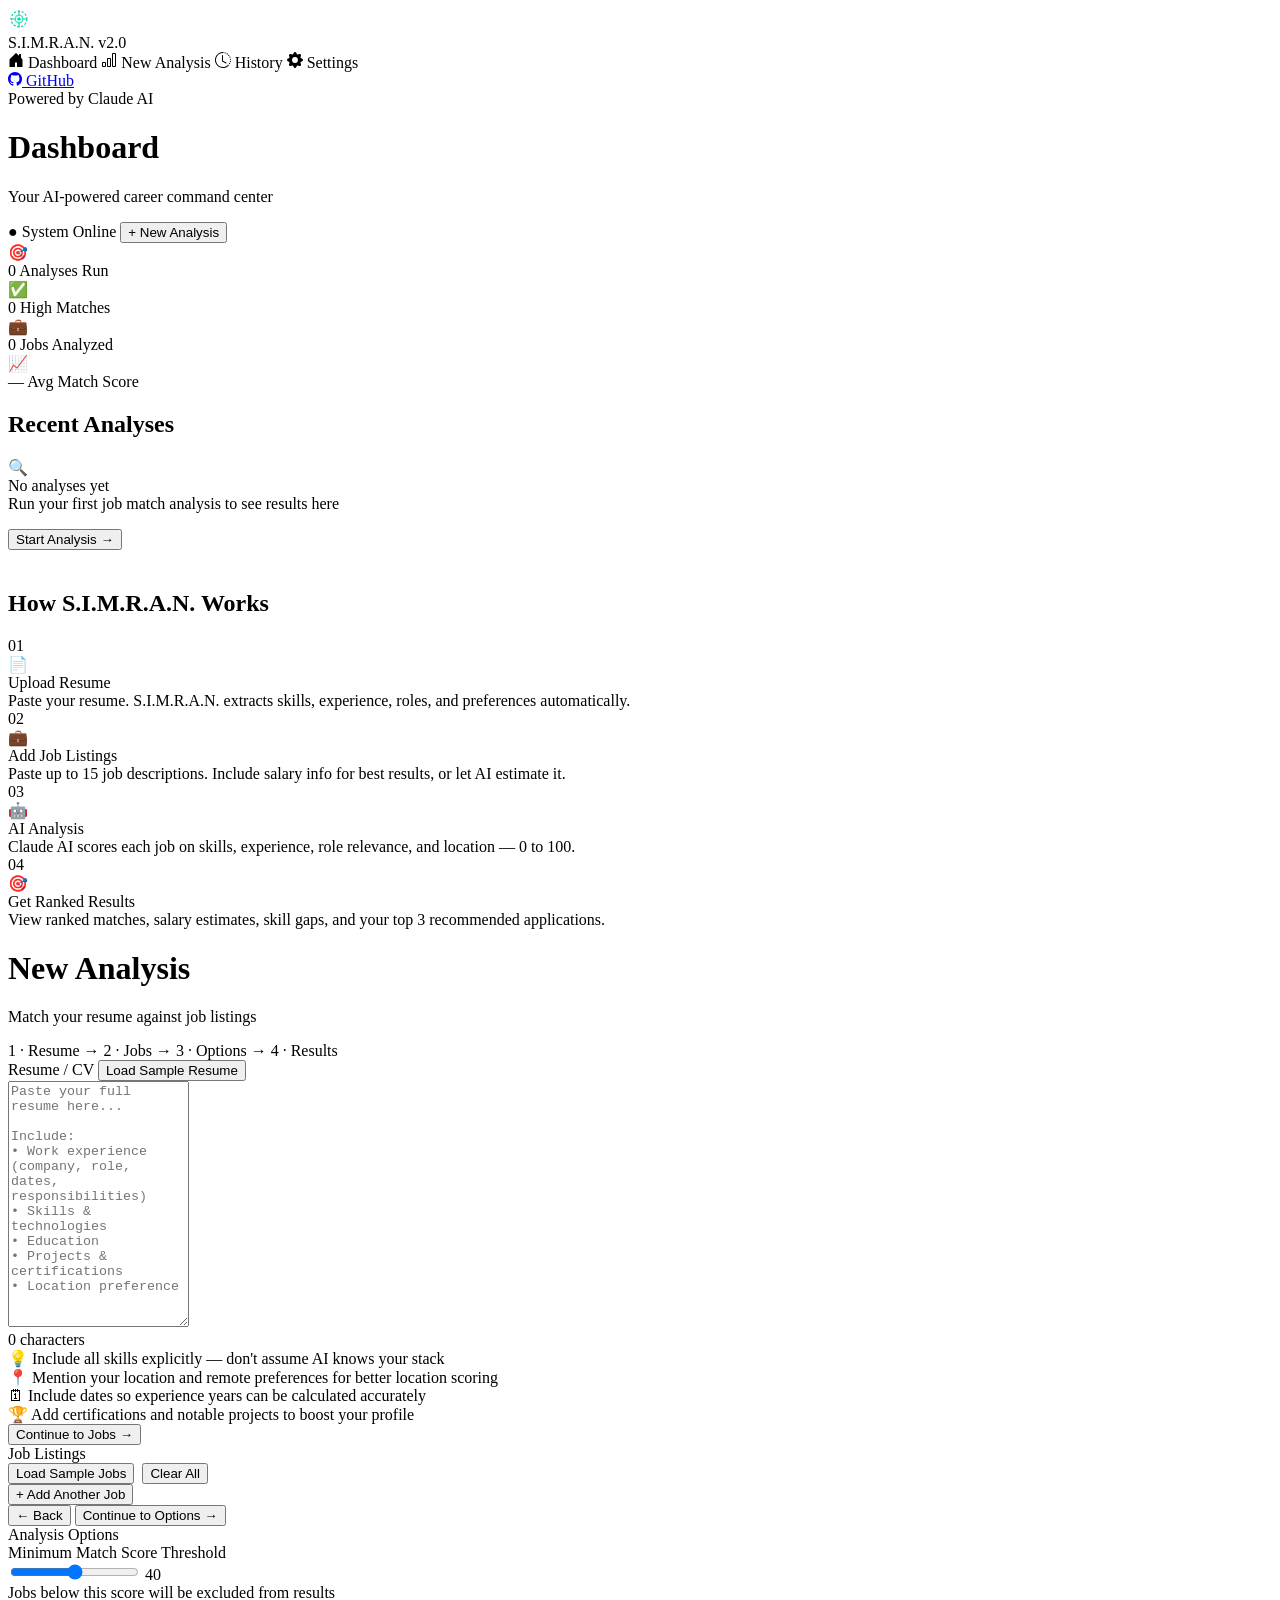
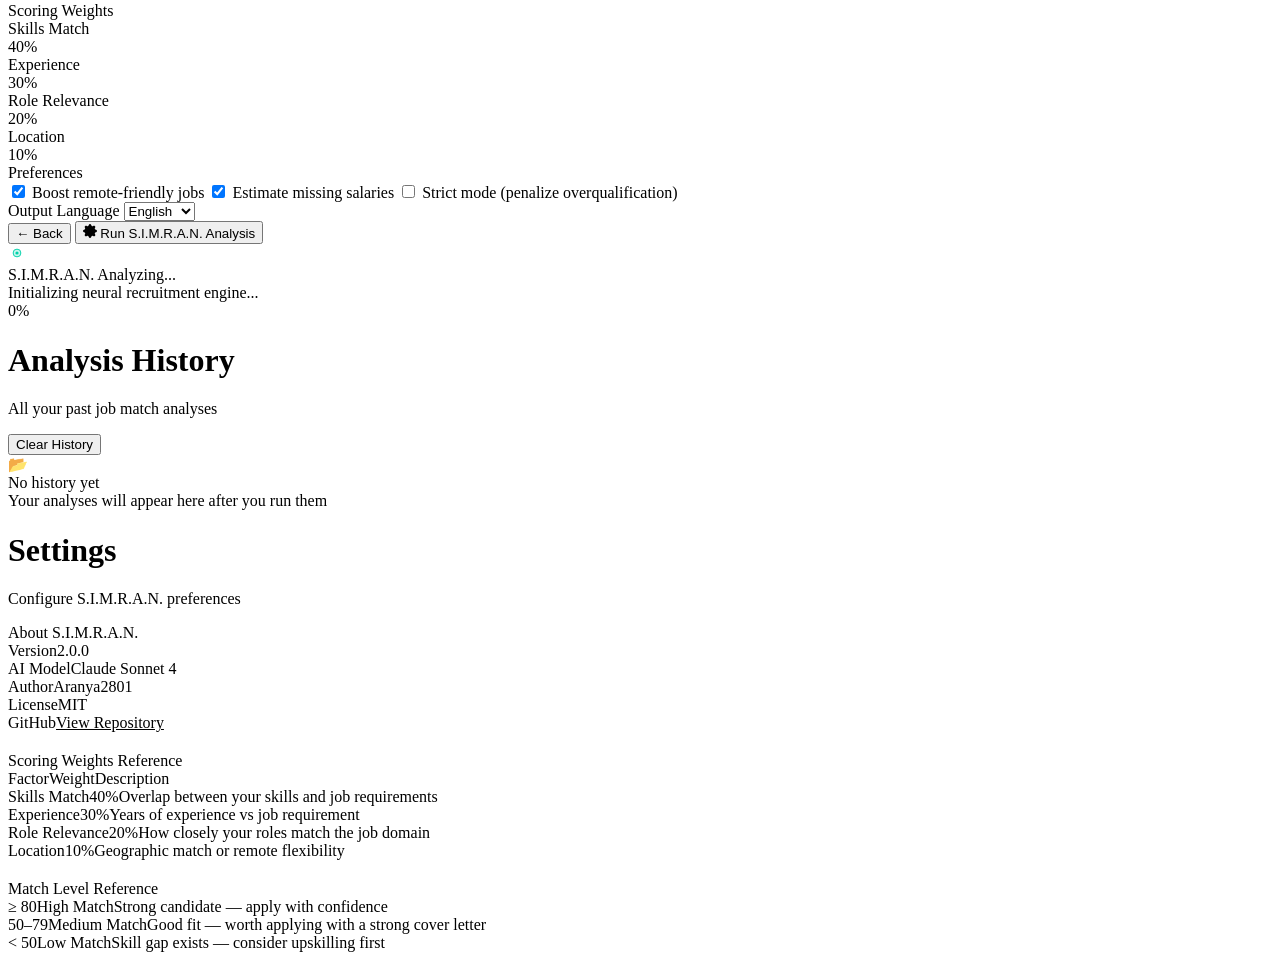
==== index.html @ d2fe01b6 "Add files via upload" ====
<!DOCTYPE html>
<html lang="en">
<head>
  <meta charset="UTF-8" />
  <meta name="viewport" content="width=device-width, initial-scale=1.0"/>
  <title>S.I.M.R.A.N. — AI Job Hunting Assistant</title>
  <meta name="description" content="Smart Intelligent Model for Recruitment and Analysis Network — AI-powered job matching engine."/>
  <link rel="icon" type="image/svg+xml" href="assets/favicon.svg"/>
  <link href="https://fonts.googleapis.com/css2?family=Space+Mono:ital,wght@0,400;0,700;1,400&family=Syne:wght@400;600;700;800&family=DM+Sans:opsz,wght@9..40,300;9..40,400;9..40,500&display=swap" rel="stylesheet"/>
  <link rel="stylesheet" href="css/main.css"/>
  <link rel="stylesheet" href="css/components.css"/>
  <link rel="stylesheet" href="css/results.css"/>
  <link rel="stylesheet" href="css/animations.css"/>
</head>
<body>
  <div class="noise-overlay"></div>
  <div class="grid-overlay"></div>

  <!-- SIDEBAR NAV -->
  <aside class="sidebar" id="sidebar">
    <div class="sidebar-logo">
      <div class="logo-icon">
        <div class="logo-pulse"></div>
        <svg width="22" height="22" viewBox="0 0 28 28" fill="none">
          <circle cx="14" cy="14" r="10" stroke="#00d2aa" stroke-width="1.5" stroke-dasharray="3 2"/>
          <circle cx="14" cy="14" r="5" fill="rgba(0,210,170,0.12)" stroke="#00d2aa" stroke-width="1"/>
          <circle cx="14" cy="14" r="2" fill="#00d2aa"/>
          <line x1="14" y1="4" x2="14" y2="9" stroke="#00d2aa" stroke-width="1.5" stroke-linecap="round"/>
          <line x1="14" y1="19" x2="14" y2="24" stroke="#00d2aa" stroke-width="1.5" stroke-linecap="round"/>
          <line x1="4" y1="14" x2="9" y2="14" stroke="#00d2aa" stroke-width="1.5" stroke-linecap="round"/>
          <line x1="19" y1="14" x2="24" y2="14" stroke="#00d2aa" stroke-width="1.5" stroke-linecap="round"/>
        </svg>
      </div>
      <div>
        <span class="logo-name">S.I.M.R.A.N.</span>
        <span class="logo-ver">v2.0</span>
      </div>
    </div>

    <nav class="sidebar-nav">
      <a class="nav-item active" data-page="home" onclick="navTo('home')">
        <svg width="16" height="16" viewBox="0 0 16 16" fill="currentColor"><path d="M8.354 1.146a.5.5 0 0 0-.708 0l-6 6A.5.5 0 0 0 1.5 7.5v7a.5.5 0 0 0 .5.5h4.5a.5.5 0 0 0 .5-.5v-4h2v4a.5.5 0 0 0 .5.5H14a.5.5 0 0 0 .5-.5v-7a.5.5 0 0 0-.146-.354L13 5.793V2.5a.5.5 0 0 0-.5-.5h-1a.5.5 0 0 0-.5.5v1.293L8.354 1.146z"/></svg>
        Dashboard
      </a>
      <a class="nav-item" data-page="analyze" onclick="navTo('analyze')">
        <svg width="16" height="16" viewBox="0 0 16 16" fill="currentColor"><path d="M4 11H2v3h2v-3zm5-4H7v7h2V7zm5-5v12h-2V2h2zm-2-1a1 1 0 0 0-1 1v12a1 1 0 0 0 1 1h2a1 1 0 0 0 1-1V2a1 1 0 0 0-1-1h-2zM6 7a1 1 0 0 1 1-1h2a1 1 0 0 1 1 1v7a1 1 0 0 1-1 1H7a1 1 0 0 1-1-1V7zm-5 4a1 1 0 0 1 1-1h2a1 1 0 0 1 1 1v3a1 1 0 0 1-1 1H2a1 1 0 0 1-1-1v-3z"/></svg>
        New Analysis
      </a>
      <a class="nav-item" data-page="history" onclick="navTo('history')">
        <svg width="16" height="16" viewBox="0 0 16 16" fill="currentColor"><path d="M8.515 1.019A7 7 0 0 0 8 1V0a8 8 0 0 1 .589.022l-.074.997zm2.004.45a7.003 7.003 0 0 0-.985-.299l.219-.976c.383.086.76.2 1.126.342l-.36.933zm1.37.71a7.01 7.01 0 0 0-.439-.27l.493-.87a8.025 8.025 0 0 1 .979.654l-.615.789a6.996 6.996 0 0 0-.418-.302zm1.834 1.79a6.99 6.99 0 0 0-.653-.796l.724-.69c.27.285.52.59.747.91l-.818.576zm.744 1.352a7.08 7.08 0 0 0-.214-.468l.893-.45a7.976 7.976 0 0 1 .45 1.088l-.95.313a7.023 7.023 0 0 0-.179-.483zm.53 2.507a6.991 6.991 0 0 0-.1-1.025l.985-.17c.067.386.106.778.116 1.17l-1 .025zm-.131 1.538c.033-.17.06-.339.081-.51l.993.123a7.957 7.957 0 0 1-.23 1.155l-.964-.267c.046-.165.086-.332.12-.501zm-.952 2.379c.184-.29.346-.594.486-.908l.914.405c-.16.36-.345.706-.555 1.038l-.845-.535zm-.964 1.205c.122-.122.239-.248.35-.378l.758.653a8.073 8.073 0 0 1-.401.432l-.707-.707z"/><path d="M8 1a7 7 0 1 0 4.95 11.95l.707.707A8.001 8.001 0 1 1 8 0v1z"/><path d="M7.5 3a.5.5 0 0 1 .5.5v5.21l3.248 1.856a.5.5 0 0 1-.496.868l-3.5-2A.5.5 0 0 1 7 9V3.5a.5.5 0 0 1 .5-.5z"/></svg>
        History
      </a>
      <a class="nav-item" data-page="skills" onclick="navTo('skills')">
        <svg width="16" height="16" viewBox="0 0 16 16" fill="currentColor"><path d="M9.405 1.05c-.413-1.4-2.397-1.4-2.81 0l-.1.34a1.464 1.464 0 0 1-2.105.872l-.31-.17c-1.283-.698-2.686.705-1.987 1.987l.169.311c.446.82.023 1.841-.872 2.105l-.34.1c-1.4.413-1.4 2.397 0 2.81l.34.1a1.464 1.464 0 0 1 .872 2.105l-.17.31c-.698 1.283.705 2.686 1.987 1.987l.311-.169a1.464 1.464 0 0 1 2.105.872l.1.34c.413 1.4 2.397 1.4 2.81 0l.1-.34a1.464 1.464 0 0 1 2.105-.872l.31.17c1.283.698 2.686-.705 1.987-1.987l-.169-.311a1.464 1.464 0 0 1 .872-2.105l.34-.1c1.4-.413 1.4-2.397 0-2.81l-.34-.1a1.464 1.464 0 0 1-.872-2.105l.17-.31c.698-1.283-.705-2.686-1.987-1.987l-.311.169a1.464 1.464 0 0 1-2.105-.872l-.1-.34zM8 10.93a2.929 2.929 0 1 1 0-5.86 2.929 2.929 0 0 1 0 5.858z"/></svg>
        Settings
      </a>
    </nav>

    <div class="sidebar-footer">
      <a href="https://github.com/Aranya2801/S.I.M.R.A.N.-Smart-Intelligent-Model-for-Recruitment-and-Analysis-Network" target="_blank" class="gh-link">
        <svg width="14" height="14" viewBox="0 0 16 16" fill="currentColor"><path d="M8 0C3.58 0 0 3.58 0 8c0 3.54 2.29 6.53 5.47 7.59.4.07.55-.17.55-.38 0-.19-.01-.82-.01-1.49-2.01.37-2.53-.49-2.69-.94-.09-.23-.48-.94-.82-1.13-.28-.15-.68-.52-.01-.53.63-.01 1.08.58 1.23.82.72 1.21 1.87.87 2.33.66.07-.52.28-.87.51-1.07-1.78-.2-3.64-.89-3.64-3.95 0-.87.31-1.59.82-2.15-.08-.2-.36-1.02.08-2.12 0 0 .67-.21 2.2.82.64-.18 1.32-.27 2-.27.68 0 1.36.09 2 .27 1.53-1.04 2.2-.82 2.2-.82.44 1.1.16 1.92.08 2.12.51.56.82 1.27.82 2.15 0 3.07-1.87 3.75-3.65 3.95.29.25.54.73.54 1.48 0 1.07-.01 1.93-.01 2.2 0 .21.15.46.55.38A8.013 8.013 0 0016 8c0-4.42-3.58-8-8-8z"/></svg>
        GitHub
      </a>
      <div class="ai-badge">Powered by Claude AI</div>
    </div>
  </aside>

  <!-- MAIN CONTENT -->
  <main class="main-content" id="mainContent">

    <!-- PAGE: HOME / DASHBOARD -->
    <div class="page active" id="page-home">
      <div class="page-header">
        <div>
          <h1 class="page-title">Dashboard</h1>
          <p class="page-sub">Your AI-powered career command center</p>
        </div>
        <div class="header-actions">
          <span class="status-pill online">● System Online</span>
          <button class="btn btn-primary" onclick="navTo('analyze')">+ New Analysis</button>
        </div>
      </div>

      <!-- Stats Row -->
      <div class="stats-row" id="statsRow">
        <div class="stat-box">
          <div class="stat-icon">🎯</div>
          <div class="stat-info">
            <span class="stat-num" id="statAnalyses">0</span>
            <span class="stat-label">Analyses Run</span>
          </div>
        </div>
        <div class="stat-box">
          <div class="stat-icon">✅</div>
          <div class="stat-info">
            <span class="stat-num" id="statHighMatches">0</span>
            <span class="stat-label">High Matches</span>
          </div>
        </div>
        <div class="stat-box">
          <div class="stat-icon">💼</div>
          <div class="stat-info">
            <span class="stat-num" id="statJobs">0</span>
            <span class="stat-label">Jobs Analyzed</span>
          </div>
        </div>
        <div class="stat-box">
          <div class="stat-icon">📈</div>
          <div class="stat-info">
            <span class="stat-num" id="statAvgScore">—</span>
            <span class="stat-label">Avg Match Score</span>
          </div>
        </div>
      </div>

      <!-- Recent History -->
      <div class="section-header">
        <h2 class="section-title-main">Recent Analyses</h2>
      </div>
      <div id="historyCards" class="history-cards">
        <div class="empty-state">
          <div class="empty-icon">🔍</div>
          <div class="empty-title">No analyses yet</div>
          <div class="empty-sub">Run your first job match analysis to see results here</div>
          <button class="btn btn-primary" onclick="navTo('analyze')" style="margin-top:16px">Start Analysis →</button>
        </div>
      </div>

      <!-- How it works -->
      <div class="section-header" style="margin-top:40px">
        <h2 class="section-title-main">How S.I.M.R.A.N. Works</h2>
      </div>
      <div class="how-grid">
        <div class="how-card">
          <div class="how-num">01</div>
          <div class="how-icon">📄</div>
          <div class="how-title">Upload Resume</div>
          <div class="how-desc">Paste your resume. S.I.M.R.A.N. extracts skills, experience, roles, and preferences automatically.</div>
        </div>
        <div class="how-card">
          <div class="how-num">02</div>
          <div class="how-icon">💼</div>
          <div class="how-title">Add Job Listings</div>
          <div class="how-desc">Paste up to 15 job descriptions. Include salary info for best results, or let AI estimate it.</div>
        </div>
        <div class="how-card">
          <div class="how-num">03</div>
          <div class="how-icon">🤖</div>
          <div class="how-title">AI Analysis</div>
          <div class="how-desc">Claude AI scores each job on skills, experience, role relevance, and location — 0 to 100.</div>
        </div>
        <div class="how-card">
          <div class="how-num">04</div>
          <div class="how-icon">🎯</div>
          <div class="how-title">Get Ranked Results</div>
          <div class="how-desc">View ranked matches, salary estimates, skill gaps, and your top 3 recommended applications.</div>
        </div>
      </div>
    </div>

    <!-- PAGE: ANALYZE -->
    <div class="page" id="page-analyze">
      <div class="page-header">
        <div>
          <h1 class="page-title">New Analysis</h1>
          <p class="page-sub">Match your resume against job listings</p>
        </div>
        <div class="step-pills">
          <span class="step-pill active" id="sp1">1 · Resume</span>
          <span class="step-arrow">→</span>
          <span class="step-pill" id="sp2">2 · Jobs</span>
          <span class="step-arrow">→</span>
          <span class="step-pill" id="sp3">3 · Options</span>
          <span class="step-arrow">→</span>
          <span class="step-pill" id="sp4">4 · Results</span>
        </div>
      </div>

      <!-- Step 1: Resume -->
      <div class="step-content active" id="sc1">
        <div class="card">
          <div class="card-label">
            Resume / CV
            <button class="sample-btn" id="sampleResBtn">Load Sample Resume</button>
          </div>
          <textarea id="resumeTxt" rows="16" placeholder="Paste your full resume here...

Include:
• Work experience (company, role, dates, responsibilities)
• Skills & technologies
• Education
• Projects & certifications
• Location preference"></textarea>
          <div class="char-count" id="resumeCount">0 characters</div>
        </div>

        <!-- Resume Tips -->
        <div class="tips-grid">
          <div class="tip-card">💡 Include all skills explicitly — don't assume AI knows your stack</div>
          <div class="tip-card">📍 Mention your location and remote preferences for better location scoring</div>
          <div class="tip-card">🗓 Include dates so experience years can be calculated accurately</div>
          <div class="tip-card">🏆 Add certifications and notable projects to boost your profile</div>
        </div>

        <div class="btn-row">
          <button class="btn btn-primary" id="toJobsBtn">Continue to Jobs →</button>
        </div>
      </div>

      <!-- Step 2: Jobs -->
      <div class="step-content" id="sc2">
        <div class="card">
          <div class="card-label">
            Job Listings
            <div style="display:flex;gap:8px;margin-left:auto">
              <button class="sample-btn" id="sampleJobsBtn">Load Sample Jobs</button>
              <button class="sample-btn" id="clearJobsBtn">Clear All</button>
            </div>
          </div>
          <div class="jobs-list" id="jobsList"></div>
          <button class="btn btn-add" id="addJobBtn">+ Add Another Job</button>
        </div>
        <div class="btn-row">
          <button class="btn btn-ghost" onclick="backToStep(1)">← Back</button>
          <button class="btn btn-primary" id="toOptionsBtn">Continue to Options →</button>
        </div>
      </div>

      <!-- Step 3: Options -->
      <div class="step-content" id="sc3">
        <div class="card">
          <div class="card-label">Analysis Options</div>
          <div class="options-grid">
            <div class="option-group">
              <label class="opt-label">Minimum Match Score Threshold</label>
              <div class="slider-row">
                <input type="range" id="minScore" min="0" max="80" value="40" class="slider">
                <span class="slider-val" id="minScoreVal">40</span>
              </div>
              <div class="opt-hint">Jobs below this score will be excluded from results</div>
            </div>
            <div class="option-group">
              <label class="opt-label">Scoring Weights</label>
              <div class="weights-grid">
                <div class="weight-item">
                  <span class="weight-lbl">Skills Match</span>
                  <div class="weight-bar"><div class="weight-fill" style="width:40%"></div></div>
                  <span class="weight-pct">40%</span>
                </div>
                <div class="weight-item">
                  <span class="weight-lbl">Experience</span>
                  <div class="weight-bar"><div class="weight-fill" style="width:30%;background:#f5c842"></div></div>
                  <span class="weight-pct">30%</span>
                </div>
                <div class="weight-item">
                  <span class="weight-lbl">Role Relevance</span>
                  <div class="weight-bar"><div class="weight-fill" style="width:20%;background:#00aaff"></div></div>
                  <span class="weight-pct">20%</span>
                </div>
                <div class="weight-item">
                  <span class="weight-lbl">Location</span>
                  <div class="weight-bar"><div class="weight-fill" style="width:10%;background:#ff6b6b"></div></div>
                  <span class="weight-pct">10%</span>
                </div>
              </div>
            </div>
            <div class="option-group">
              <label class="opt-label">Preferences</label>
              <div class="toggle-list">
                <label class="toggle-item">
                  <input type="checkbox" id="prefRemote" checked>
                  <span class="toggle-track"><span class="toggle-thumb"></span></span>
                  Boost remote-friendly jobs
                </label>
                <label class="toggle-item">
                  <input type="checkbox" id="prefSalary" checked>
                  <span class="toggle-track"><span class="toggle-thumb"></span></span>
                  Estimate missing salaries
                </label>
                <label class="toggle-item">
                  <input type="checkbox" id="prefStrict">
                  <span class="toggle-track"><span class="toggle-thumb"></span></span>
                  Strict mode (penalize overqualification)
                </label>
              </div>
            </div>
            <div class="option-group">
              <label class="opt-label">Output Language</label>
              <select class="sel" id="outputLang">
                <option value="English">English</option>
                <option value="Spanish">Spanish</option>
                <option value="French">French</option>
                <option value="German">German</option>
                <option value="Hindi">Hindi</option>
              </select>
            </div>
          </div>
        </div>
        <div class="btn-row">
          <button class="btn btn-ghost" onclick="backToStep(2)">← Back</button>
          <button class="btn btn-primary" id="analyzeBtn">
            <svg width="14" height="14" viewBox="0 0 16 16" fill="currentColor"><path d="M9.405 1.05c-.413-1.4-2.397-1.4-2.81 0l-.1.34a1.464 1.464 0 0 1-2.105.872l-.31-.17c-1.283-.698-2.686.705-1.987 1.987l.169.311c.446.82.023 1.841-.872 2.105l-.34.1c-1.4.413-1.4 2.397 0 2.81l.34.1a1.464 1.464 0 0 1 .872 2.105l-.17.31c-.698 1.283.705 2.686 1.987 1.987l.311-.169a1.464 1.464 0 0 1 2.105.872l.1.34c.413 1.4 2.397 1.4 2.81 0l.1-.34a1.464 1.464 0 0 1 2.105-.872l.31.17c1.283.698 2.686-.705 1.987-1.987l-.169-.311a1.464 1.464 0 0 1 .872-2.105l.34-.1c1.4-.413 1.4-2.397 0-2.81l-.34-.1a1.464 1.464 0 0 1-.872-2.105l.17-.31c.698-1.283-.705-2.686-1.987-1.987l-.311.169a1.464 1.464 0 0 1-2.105-.872l-.1-.34z"/><circle cx="8" cy="8" r="2.5"/></svg>
            Run S.I.M.R.A.N. Analysis
          </button>
        </div>
      </div>

      <!-- Step 4: Results -->
      <div class="step-content" id="sc4">
        <!-- Loading -->
        <div id="loadDiv">
          <div class="loading-screen">
            <div class="radar-wrap">
              <div class="radar-ring"></div>
              <div class="radar-ring"></div>
              <div class="radar-ring"></div>
              <div class="radar-ctr">
                <svg width="18" height="18" viewBox="0 0 28 28" fill="none">
                  <circle cx="14" cy="14" r="6" fill="rgba(0,210,170,0.2)" stroke="#00d2aa" stroke-width="1.5"/>
                  <circle cx="14" cy="14" r="2.5" fill="#00d2aa"/>
                </svg>
              </div>
            </div>
            <div class="loading-title">S.I.M.R.A.N. Analyzing<span class="dots"><span>.</span><span>.</span><span>.</span></span></div>
            <div class="loading-msg" id="loadMsg">Initializing neural recruitment engine...</div>
            <div class="loading-progress">
              <div class="progress-bar"><div class="progress-fill" id="progressFill"></div></div>
              <span class="progress-pct" id="progressPct">0%</span>
            </div>
          </div>
        </div>

        <!-- Error -->
        <div id="errDiv" style="display:none">
          <div class="error-box">
            <div class="error-icon">⚠</div>
            <div class="error-content">
              <div class="error-title">Analysis Failed</div>
              <div class="error-msg" id="errMsg"></div>
            </div>
          </div>
          <div class="btn-row" style="margin-top:16px">
            <button class="btn btn-ghost" onclick="backToStep(3)">← Try Again</button>
          </div>
        </div>

        <!-- Results -->
        <div id="resDiv" style="display:none">

          <!-- Candidate Profile Card -->
          <div class="result-profile-card" id="profileCard"></div>

          <!-- Score Breakdown Chart -->
          <div class="card" id="scoreChartCard" style="margin-bottom:20px">
            <div class="card-label">Score Distribution</div>
            <div class="chart-area" id="scoreChart"></div>
          </div>

          <!-- Top Picks -->
          <div class="section-title-res" id="picksHeading" style="display:none">
            ⭐ Top Recommendations
          </div>
          <div class="picks-grid" id="picksGrid"></div>

          <!-- Filters Bar -->
          <div class="filters-bar" id="filtersBar">
            <span class="filter-label">Filter:</span>
            <button class="filter-btn active" onclick="filterJobs('all', this)">All</button>
            <button class="filter-btn" onclick="filterJobs('high', this)">High Match</button>
            <button class="filter-btn" onclick="filterJobs('medium', this)">Medium</button>
            <button class="filter-btn" onclick="filterJobs('low', this)">Low</button>
            <span class="filter-label" style="margin-left:auto">Sort:</span>
            <button class="filter-btn active" onclick="sortJobs('score', this)">Score ↓</button>
            <button class="filter-btn" onclick="sortJobs('salary', this)">Salary ↓</button>
          </div>

          <div class="section-title-res" id="allJobsHeading">All Matched Jobs</div>
          <div class="match-list" id="matchList"></div>

          <!-- Export -->
          <div class="export-bar">
            <button class="btn btn-ghost" onclick="exportJSON()">↓ Export JSON</button>
            <button class="btn btn-ghost" onclick="copyReport()">⎘ Copy Report</button>
            <button class="btn btn-primary" onclick="newAnalysis()">+ New Analysis</button>
          </div>
        </div>
      </div>
    </div>

    <!-- PAGE: HISTORY -->
    <div class="page" id="page-history">
      <div class="page-header">
        <div>
          <h1 class="page-title">Analysis History</h1>
          <p class="page-sub">All your past job match analyses</p>
        </div>
        <button class="btn btn-ghost" onclick="clearHistory()">Clear History</button>
      </div>
      <div id="historyPage" class="history-cards">
        <div class="empty-state">
          <div class="empty-icon">📂</div>
          <div class="empty-title">No history yet</div>
          <div class="empty-sub">Your analyses will appear here after you run them</div>
        </div>
      </div>
    </div>

    <!-- PAGE: SETTINGS -->
    <div class="page" id="page-skills">
      <div class="page-header">
        <div>
          <h1 class="page-title">Settings</h1>
          <p class="page-sub">Configure S.I.M.R.A.N. preferences</p>
        </div>
      </div>
      <div class="card" style="margin-bottom:20px">
        <div class="card-label">About S.I.M.R.A.N.</div>
        <div class="about-grid">
          <div class="about-item"><span class="about-key">Version</span><span class="about-val">2.0.0</span></div>
          <div class="about-item"><span class="about-key">AI Model</span><span class="about-val">Claude Sonnet 4</span></div>
          <div class="about-item"><span class="about-key">Author</span><span class="about-val">Aranya2801</span></div>
          <div class="about-item"><span class="about-key">License</span><span class="about-val">MIT</span></div>
          <div class="about-item"><span class="about-key">GitHub</span><span class="about-val"><a href="https://github.com/Aranya2801/S.I.M.R.A.N.-Smart-Intelligent-Model-for-Recruitment-and-Analysis-Network" target="_blank" style="color:var(--accent)">View Repository</a></span></div>
        </div>
      </div>
      <div class="card" style="margin-bottom:20px">
        <div class="card-label">Scoring Weights Reference</div>
        <div class="scoring-table">
          <div class="scoring-row header">
            <span>Factor</span><span>Weight</span><span>Description</span>
          </div>
          <div class="scoring-row"><span>Skills Match</span><span class="badge-accent">40%</span><span>Overlap between your skills and job requirements</span></div>
          <div class="scoring-row"><span>Experience</span><span class="badge-gold">30%</span><span>Years of experience vs job requirement</span></div>
          <div class="scoring-row"><span>Role Relevance</span><span class="badge-blue">20%</span><span>How closely your roles match the job domain</span></div>
          <div class="scoring-row"><span>Location</span><span class="badge-red">10%</span><span>Geographic match or remote flexibility</span></div>
        </div>
      </div>
      <div class="card">
        <div class="card-label">Match Level Reference</div>
        <div class="match-ref-grid">
          <div class="match-ref high"><span class="ref-score">≥ 80</span><span class="ref-lbl">High Match</span><span class="ref-desc">Strong candidate — apply with confidence</span></div>
          <div class="match-ref medium"><span class="ref-score">50–79</span><span class="ref-lbl">Medium Match</span><span class="ref-desc">Good fit — worth applying with a strong cover letter</span></div>
          <div class="match-ref low"><span class="ref-score">&lt; 50</span><span class="ref-lbl">Low Match</span><span class="ref-desc">Skill gap exists — consider upskilling first</span></div>
        </div>
      </div>
    </div>

  </main>

  <script src="js/data.js"></script>
  <script src="js/ui.js"></script>
  <script src="js/analysis.js"></script>
  <script src="js/results.js"></script>
  <script src="js/app.js"></script>
</body>
</html>
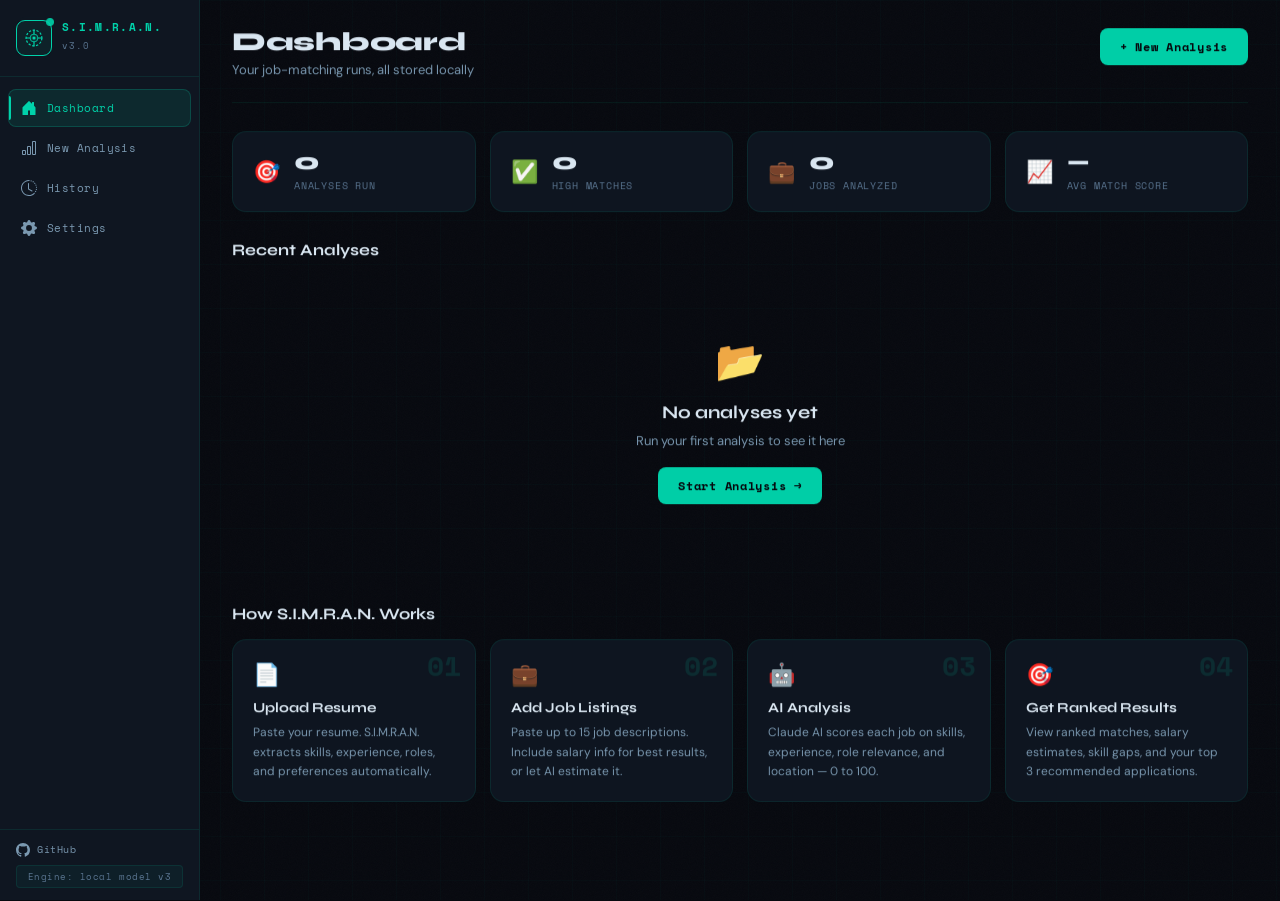
==== commit 26b9bfd5: "root index.html that forwards to web/ so branch-based Pages serves the app" ====
--- a/index.html
+++ b/index.html
@@ -1,456 +1,13 @@
 <!DOCTYPE html>
 <html lang="en">
 <head>
-  <meta charset="UTF-8" />
-  <meta name="viewport" content="width=device-width, initial-scale=1.0"/>
-  <title>S.I.M.R.A.N. — AI Job Hunting Assistant</title>
-  <meta name="description" content="Smart Intelligent Model for Recruitment and Analysis Network — AI-powered job matching engine."/>
-  <link rel="icon" type="image/svg+xml" href="assets/favicon.svg"/>
-  <link href="https://fonts.googleapis.com/css2?family=Space+Mono:ital,wght@0,400;0,700;1,400&family=Syne:wght@400;600;700;800&family=DM+Sans:opsz,wght@9..40,300;9..40,400;9..40,500&display=swap" rel="stylesheet"/>
-  <link rel="stylesheet" href="css/main.css"/>
-  <link rel="stylesheet" href="css/components.css"/>
-  <link rel="stylesheet" href="css/results.css"/>
-  <link rel="stylesheet" href="css/animations.css"/>
+  <meta charset="UTF-8">
+  <title>S.I.M.R.A.N.</title>
+  <!-- the app lives in web/; this just forwards Pages visitors there -->
+  <meta http-equiv="refresh" content="0; url=web/">
+  <link rel="canonical" href="web/">
 </head>
 <body>
-  <div class="noise-overlay"></div>
-  <div class="grid-overlay"></div>
-
-  <!-- SIDEBAR NAV -->
-  <aside class="sidebar" id="sidebar">
-    <div class="sidebar-logo">
-      <div class="logo-icon">
-        <div class="logo-pulse"></div>
-        <svg width="22" height="22" viewBox="0 0 28 28" fill="none">
-          <circle cx="14" cy="14" r="10" stroke="#00d2aa" stroke-width="1.5" stroke-dasharray="3 2"/>
-          <circle cx="14" cy="14" r="5" fill="rgba(0,210,170,0.12)" stroke="#00d2aa" stroke-width="1"/>
-          <circle cx="14" cy="14" r="2" fill="#00d2aa"/>
-          <line x1="14" y1="4" x2="14" y2="9" stroke="#00d2aa" stroke-width="1.5" stroke-linecap="round"/>
-          <line x1="14" y1="19" x2="14" y2="24" stroke="#00d2aa" stroke-width="1.5" stroke-linecap="round"/>
-          <line x1="4" y1="14" x2="9" y2="14" stroke="#00d2aa" stroke-width="1.5" stroke-linecap="round"/>
-          <line x1="19" y1="14" x2="24" y2="14" stroke="#00d2aa" stroke-width="1.5" stroke-linecap="round"/>
-        </svg>
-      </div>
-      <div>
-        <span class="logo-name">S.I.M.R.A.N.</span>
-        <span class="logo-ver">v2.0</span>
-      </div>
-    </div>
-
-    <nav class="sidebar-nav">
-      <a class="nav-item active" data-page="home" onclick="navTo('home')">
-        <svg width="16" height="16" viewBox="0 0 16 16" fill="currentColor"><path d="M8.354 1.146a.5.5 0 0 0-.708 0l-6 6A.5.5 0 0 0 1.5 7.5v7a.5.5 0 0 0 .5.5h4.5a.5.5 0 0 0 .5-.5v-4h2v4a.5.5 0 0 0 .5.5H14a.5.5 0 0 0 .5-.5v-7a.5.5 0 0 0-.146-.354L13 5.793V2.5a.5.5 0 0 0-.5-.5h-1a.5.5 0 0 0-.5.5v1.293L8.354 1.146z"/></svg>
-        Dashboard
-      </a>
-      <a class="nav-item" data-page="analyze" onclick="navTo('analyze')">
-        <svg width="16" height="16" viewBox="0 0 16 16" fill="currentColor"><path d="M4 11H2v3h2v-3zm5-4H7v7h2V7zm5-5v12h-2V2h2zm-2-1a1 1 0 0 0-1 1v12a1 1 0 0 0 1 1h2a1 1 0 0 0 1-1V2a1 1 0 0 0-1-1h-2zM6 7a1 1 0 0 1 1-1h2a1 1 0 0 1 1 1v7a1 1 0 0 1-1 1H7a1 1 0 0 1-1-1V7zm-5 4a1 1 0 0 1 1-1h2a1 1 0 0 1 1 1v3a1 1 0 0 1-1 1H2a1 1 0 0 1-1-1v-3z"/></svg>
-        New Analysis
-      </a>
-      <a class="nav-item" data-page="history" onclick="navTo('history')">
-        <svg width="16" height="16" viewBox="0 0 16 16" fill="currentColor"><path d="M8.515 1.019A7 7 0 0 0 8 1V0a8 8 0 0 1 .589.022l-.074.997zm2.004.45a7.003 7.003 0 0 0-.985-.299l.219-.976c.383.086.76.2 1.126.342l-.36.933zm1.37.71a7.01 7.01 0 0 0-.439-.27l.493-.87a8.025 8.025 0 0 1 .979.654l-.615.789a6.996 6.996 0 0 0-.418-.302zm1.834 1.79a6.99 6.99 0 0 0-.653-.796l.724-.69c.27.285.52.59.747.91l-.818.576zm.744 1.352a7.08 7.08 0 0 0-.214-.468l.893-.45a7.976 7.976 0 0 1 .45 1.088l-.95.313a7.023 7.023 0 0 0-.179-.483zm.53 2.507a6.991 6.991 0 0 0-.1-1.025l.985-.17c.067.386.106.778.116 1.17l-1 .025zm-.131 1.538c.033-.17.06-.339.081-.51l.993.123a7.957 7.957 0 0 1-.23 1.155l-.964-.267c.046-.165.086-.332.12-.501zm-.952 2.379c.184-.29.346-.594.486-.908l.914.405c-.16.36-.345.706-.555 1.038l-.845-.535zm-.964 1.205c.122-.122.239-.248.35-.378l.758.653a8.073 8.073 0 0 1-.401.432l-.707-.707z"/><path d="M8 1a7 7 0 1 0 4.95 11.95l.707.707A8.001 8.001 0 1 1 8 0v1z"/><path d="M7.5 3a.5.5 0 0 1 .5.5v5.21l3.248 1.856a.5.5 0 0 1-.496.868l-3.5-2A.5.5 0 0 1 7 9V3.5a.5.5 0 0 1 .5-.5z"/></svg>
-        History
-      </a>
-      <a class="nav-item" data-page="skills" onclick="navTo('skills')">
-        <svg width="16" height="16" viewBox="0 0 16 16" fill="currentColor"><path d="M9.405 1.05c-.413-1.4-2.397-1.4-2.81 0l-.1.34a1.464 1.464 0 0 1-2.105.872l-.31-.17c-1.283-.698-2.686.705-1.987 1.987l.169.311c.446.82.023 1.841-.872 2.105l-.34.1c-1.4.413-1.4 2.397 0 2.81l.34.1a1.464 1.464 0 0 1 .872 2.105l-.17.31c-.698 1.283.705 2.686 1.987 1.987l.311-.169a1.464 1.464 0 0 1 2.105.872l.1.34c.413 1.4 2.397 1.4 2.81 0l.1-.34a1.464 1.464 0 0 1 2.105-.872l.31.17c1.283.698 2.686-.705 1.987-1.987l-.169-.311a1.464 1.464 0 0 1 .872-2.105l.34-.1c1.4-.413 1.4-2.397 0-2.81l-.34-.1a1.464 1.464 0 0 1-.872-2.105l.17-.31c.698-1.283-.705-2.686-1.987-1.987l-.311.169a1.464 1.464 0 0 1-2.105-.872l-.1-.34zM8 10.93a2.929 2.929 0 1 1 0-5.86 2.929 2.929 0 0 1 0 5.858z"/></svg>
-        Settings
-      </a>
-    </nav>
-
-    <div class="sidebar-footer">
-      <a href="https://github.com/Aranya2801/S.I.M.R.A.N.-Smart-Intelligent-Model-for-Recruitment-and-Analysis-Network" target="_blank" class="gh-link">
-        <svg width="14" height="14" viewBox="0 0 16 16" fill="currentColor"><path d="M8 0C3.58 0 0 3.58 0 8c0 3.54 2.29 6.53 5.47 7.59.4.07.55-.17.55-.38 0-.19-.01-.82-.01-1.49-2.01.37-2.53-.49-2.69-.94-.09-.23-.48-.94-.82-1.13-.28-.15-.68-.52-.01-.53.63-.01 1.08.58 1.23.82.72 1.21 1.87.87 2.33.66.07-.52.28-.87.51-1.07-1.78-.2-3.64-.89-3.64-3.95 0-.87.31-1.59.82-2.15-.08-.2-.36-1.02.08-2.12 0 0 .67-.21 2.2.82.64-.18 1.32-.27 2-.27.68 0 1.36.09 2 .27 1.53-1.04 2.2-.82 2.2-.82.44 1.1.16 1.92.08 2.12.51.56.82 1.27.82 2.15 0 3.07-1.87 3.75-3.65 3.95.29.25.54.73.54 1.48 0 1.07-.01 1.93-.01 2.2 0 .21.15.46.55.38A8.013 8.013 0 0016 8c0-4.42-3.58-8-8-8z"/></svg>
-        GitHub
-      </a>
-      <div class="ai-badge">Powered by Claude AI</div>
-    </div>
-  </aside>
-
-  <!-- MAIN CONTENT -->
-  <main class="main-content" id="mainContent">
-
-    <!-- PAGE: HOME / DASHBOARD -->
-    <div class="page active" id="page-home">
-      <div class="page-header">
-        <div>
-          <h1 class="page-title">Dashboard</h1>
-          <p class="page-sub">Your AI-powered career command center</p>
-        </div>
-        <div class="header-actions">
-          <span class="status-pill online">● System Online</span>
-          <button class="btn btn-primary" onclick="navTo('analyze')">+ New Analysis</button>
-        </div>
-      </div>
-
-      <!-- Stats Row -->
-      <div class="stats-row" id="statsRow">
-        <div class="stat-box">
-          <div class="stat-icon">🎯</div>
-          <div class="stat-info">
-            <span class="stat-num" id="statAnalyses">0</span>
-            <span class="stat-label">Analyses Run</span>
-          </div>
-        </div>
-        <div class="stat-box">
-          <div class="stat-icon">✅</div>
-          <div class="stat-info">
-            <span class="stat-num" id="statHighMatches">0</span>
-            <span class="stat-label">High Matches</span>
-          </div>
-        </div>
-        <div class="stat-box">
-          <div class="stat-icon">💼</div>
-          <div class="stat-info">
-            <span class="stat-num" id="statJobs">0</span>
-            <span class="stat-label">Jobs Analyzed</span>
-          </div>
-        </div>
-        <div class="stat-box">
-          <div class="stat-icon">📈</div>
-          <div class="stat-info">
-            <span class="stat-num" id="statAvgScore">—</span>
-            <span class="stat-label">Avg Match Score</span>
-          </div>
-        </div>
-      </div>
-
-      <!-- Recent History -->
-      <div class="section-header">
-        <h2 class="section-title-main">Recent Analyses</h2>
-      </div>
-      <div id="historyCards" class="history-cards">
-        <div class="empty-state">
-          <div class="empty-icon">🔍</div>
-          <div class="empty-title">No analyses yet</div>
-          <div class="empty-sub">Run your first job match analysis to see results here</div>
-          <button class="btn btn-primary" onclick="navTo('analyze')" style="margin-top:16px">Start Analysis →</button>
-        </div>
-      </div>
-
-      <!-- How it works -->
-      <div class="section-header" style="margin-top:40px">
-        <h2 class="section-title-main">How S.I.M.R.A.N. Works</h2>
-      </div>
-      <div class="how-grid">
-        <div class="how-card">
-          <div class="how-num">01</div>
-          <div class="how-icon">📄</div>
-          <div class="how-title">Upload Resume</div>
-          <div class="how-desc">Paste your resume. S.I.M.R.A.N. extracts skills, experience, roles, and preferences automatically.</div>
-        </div>
-        <div class="how-card">
-          <div class="how-num">02</div>
-          <div class="how-icon">💼</div>
-          <div class="how-title">Add Job Listings</div>
-          <div class="how-desc">Paste up to 15 job descriptions. Include salary info for best results, or let AI estimate it.</div>
-        </div>
-        <div class="how-card">
-          <div class="how-num">03</div>
-          <div class="how-icon">🤖</div>
-          <div class="how-title">AI Analysis</div>
-          <div class="how-desc">Claude AI scores each job on skills, experience, role relevance, and location — 0 to 100.</div>
-        </div>
-        <div class="how-card">
-          <div class="how-num">04</div>
-          <div class="how-icon">🎯</div>
-          <div class="how-title">Get Ranked Results</div>
-          <div class="how-desc">View ranked matches, salary estimates, skill gaps, and your top 3 recommended applications.</div>
-        </div>
-      </div>
-    </div>
-
-    <!-- PAGE: ANALYZE -->
-    <div class="page" id="page-analyze">
-      <div class="page-header">
-        <div>
-          <h1 class="page-title">New Analysis</h1>
-          <p class="page-sub">Match your resume against job listings</p>
-        </div>
-        <div class="step-pills">
-          <span class="step-pill active" id="sp1">1 · Resume</span>
-          <span class="step-arrow">→</span>
-          <span class="step-pill" id="sp2">2 · Jobs</span>
-          <span class="step-arrow">→</span>
-          <span class="step-pill" id="sp3">3 · Options</span>
-          <span class="step-arrow">→</span>
-          <span class="step-pill" id="sp4">4 · Results</span>
-        </div>
-      </div>
-
-      <!-- Step 1: Resume -->
-      <div class="step-content active" id="sc1">
-        <div class="card">
-          <div class="card-label">
-            Resume / CV
-            <button class="sample-btn" id="sampleResBtn">Load Sample Resume</button>
-          </div>
-          <textarea id="resumeTxt" rows="16" placeholder="Paste your full resume here...
-
-Include:
-• Work experience (company, role, dates, responsibilities)
-• Skills & technologies
-• Education
-• Projects & certifications
-• Location preference"></textarea>
-          <div class="char-count" id="resumeCount">0 characters</div>
-        </div>
-
-        <!-- Resume Tips -->
-        <div class="tips-grid">
-          <div class="tip-card">💡 Include all skills explicitly — don't assume AI knows your stack</div>
-          <div class="tip-card">📍 Mention your location and remote preferences for better location scoring</div>
-          <div class="tip-card">🗓 Include dates so experience years can be calculated accurately</div>
-          <div class="tip-card">🏆 Add certifications and notable projects to boost your profile</div>
-        </div>
-
-        <div class="btn-row">
-          <button class="btn btn-primary" id="toJobsBtn">Continue to Jobs →</button>
-        </div>
-      </div>
-
-      <!-- Step 2: Jobs -->
-      <div class="step-content" id="sc2">
-        <div class="card">
-          <div class="card-label">
-            Job Listings
-            <div style="display:flex;gap:8px;margin-left:auto">
-              <button class="sample-btn" id="sampleJobsBtn">Load Sample Jobs</button>
-              <button class="sample-btn" id="clearJobsBtn">Clear All</button>
-            </div>
-          </div>
-          <div class="jobs-list" id="jobsList"></div>
-          <button class="btn btn-add" id="addJobBtn">+ Add Another Job</button>
-        </div>
-        <div class="btn-row">
-          <button class="btn btn-ghost" onclick="backToStep(1)">← Back</button>
-          <button class="btn btn-primary" id="toOptionsBtn">Continue to Options →</button>
-        </div>
-      </div>
-
-      <!-- Step 3: Options -->
-      <div class="step-content" id="sc3">
-        <div class="card">
-          <div class="card-label">Analysis Options</div>
-          <div class="options-grid">
-            <div class="option-group">
-              <label class="opt-label">Minimum Match Score Threshold</label>
-              <div class="slider-row">
-                <input type="range" id="minScore" min="0" max="80" value="40" class="slider">
-                <span class="slider-val" id="minScoreVal">40</span>
-              </div>
-              <div class="opt-hint">Jobs below this score will be excluded from results</div>
-            </div>
-            <div class="option-group">
-              <label class="opt-label">Scoring Weights</label>
-              <div class="weights-grid">
-                <div class="weight-item">
-                  <span class="weight-lbl">Skills Match</span>
-                  <div class="weight-bar"><div class="weight-fill" style="width:40%"></div></div>
-                  <span class="weight-pct">40%</span>
-                </div>
-                <div class="weight-item">
-                  <span class="weight-lbl">Experience</span>
-                  <div class="weight-bar"><div class="weight-fill" style="width:30%;background:#f5c842"></div></div>
-                  <span class="weight-pct">30%</span>
-                </div>
-                <div class="weight-item">
-                  <span class="weight-lbl">Role Relevance</span>
-                  <div class="weight-bar"><div class="weight-fill" style="width:20%;background:#00aaff"></div></div>
-                  <span class="weight-pct">20%</span>
-                </div>
-                <div class="weight-item">
-                  <span class="weight-lbl">Location</span>
-                  <div class="weight-bar"><div class="weight-fill" style="width:10%;background:#ff6b6b"></div></div>
-                  <span class="weight-pct">10%</span>
-                </div>
-              </div>
-            </div>
-            <div class="option-group">
-              <label class="opt-label">Preferences</label>
-              <div class="toggle-list">
-                <label class="toggle-item">
-                  <input type="checkbox" id="prefRemote" checked>
-                  <span class="toggle-track"><span class="toggle-thumb"></span></span>
-                  Boost remote-friendly jobs
-                </label>
-                <label class="toggle-item">
-                  <input type="checkbox" id="prefSalary" checked>
-                  <span class="toggle-track"><span class="toggle-thumb"></span></span>
-                  Estimate missing salaries
-                </label>
-                <label class="toggle-item">
-                  <input type="checkbox" id="prefStrict">
-                  <span class="toggle-track"><span class="toggle-thumb"></span></span>
-                  Strict mode (penalize overqualification)
-                </label>
-              </div>
-            </div>
-            <div class="option-group">
-              <label class="opt-label">Output Language</label>
-              <select class="sel" id="outputLang">
-                <option value="English">English</option>
-                <option value="Spanish">Spanish</option>
-                <option value="French">French</option>
-                <option value="German">German</option>
-                <option value="Hindi">Hindi</option>
-              </select>
-            </div>
-          </div>
-        </div>
-        <div class="btn-row">
-          <button class="btn btn-ghost" onclick="backToStep(2)">← Back</button>
-          <button class="btn btn-primary" id="analyzeBtn">
-            <svg width="14" height="14" viewBox="0 0 16 16" fill="currentColor"><path d="M9.405 1.05c-.413-1.4-2.397-1.4-2.81 0l-.1.34a1.464 1.464 0 0 1-2.105.872l-.31-.17c-1.283-.698-2.686.705-1.987 1.987l.169.311c.446.82.023 1.841-.872 2.105l-.34.1c-1.4.413-1.4 2.397 0 2.81l.34.1a1.464 1.464 0 0 1 .872 2.105l-.17.31c-.698 1.283.705 2.686 1.987 1.987l.311-.169a1.464 1.464 0 0 1 2.105.872l.1.34c.413 1.4 2.397 1.4 2.81 0l.1-.34a1.464 1.464 0 0 1 2.105-.872l.31.17c1.283.698 2.686-.705 1.987-1.987l-.169-.311a1.464 1.464 0 0 1 .872-2.105l.34-.1c1.4-.413 1.4-2.397 0-2.81l-.34-.1a1.464 1.464 0 0 1-.872-2.105l.17-.31c.698-1.283-.705-2.686-1.987-1.987l-.311.169a1.464 1.464 0 0 1-2.105-.872l-.1-.34z"/><circle cx="8" cy="8" r="2.5"/></svg>
-            Run S.I.M.R.A.N. Analysis
-          </button>
-        </div>
-      </div>
-
-      <!-- Step 4: Results -->
-      <div class="step-content" id="sc4">
-        <!-- Loading -->
-        <div id="loadDiv">
-          <div class="loading-screen">
-            <div class="radar-wrap">
-              <div class="radar-ring"></div>
-              <div class="radar-ring"></div>
-              <div class="radar-ring"></div>
-              <div class="radar-ctr">
-                <svg width="18" height="18" viewBox="0 0 28 28" fill="none">
-                  <circle cx="14" cy="14" r="6" fill="rgba(0,210,170,0.2)" stroke="#00d2aa" stroke-width="1.5"/>
-                  <circle cx="14" cy="14" r="2.5" fill="#00d2aa"/>
-                </svg>
-              </div>
-            </div>
-            <div class="loading-title">S.I.M.R.A.N. Analyzing<span class="dots"><span>.</span><span>.</span><span>.</span></span></div>
-            <div class="loading-msg" id="loadMsg">Initializing neural recruitment engine...</div>
-            <div class="loading-progress">
-              <div class="progress-bar"><div class="progress-fill" id="progressFill"></div></div>
-              <span class="progress-pct" id="progressPct">0%</span>
-            </div>
-          </div>
-        </div>
-
-        <!-- Error -->
-        <div id="errDiv" style="display:none">
-          <div class="error-box">
-            <div class="error-icon">⚠</div>
-            <div class="error-content">
-              <div class="error-title">Analysis Failed</div>
-              <div class="error-msg" id="errMsg"></div>
-            </div>
-          </div>
-          <div class="btn-row" style="margin-top:16px">
-            <button class="btn btn-ghost" onclick="backToStep(3)">← Try Again</button>
-          </div>
-        </div>
-
-        <!-- Results -->
-        <div id="resDiv" style="display:none">
-
-          <!-- Candidate Profile Card -->
-          <div class="result-profile-card" id="profileCard"></div>
-
-          <!-- Score Breakdown Chart -->
-          <div class="card" id="scoreChartCard" style="margin-bottom:20px">
-            <div class="card-label">Score Distribution</div>
-            <div class="chart-area" id="scoreChart"></div>
-          </div>
-
-          <!-- Top Picks -->
-          <div class="section-title-res" id="picksHeading" style="display:none">
-            ⭐ Top Recommendations
-          </div>
-          <div class="picks-grid" id="picksGrid"></div>
-
-          <!-- Filters Bar -->
-          <div class="filters-bar" id="filtersBar">
-            <span class="filter-label">Filter:</span>
-            <button class="filter-btn active" onclick="filterJobs('all', this)">All</button>
-            <button class="filter-btn" onclick="filterJobs('high', this)">High Match</button>
-            <button class="filter-btn" onclick="filterJobs('medium', this)">Medium</button>
-            <button class="filter-btn" onclick="filterJobs('low', this)">Low</button>
-            <span class="filter-label" style="margin-left:auto">Sort:</span>
-            <button class="filter-btn active" onclick="sortJobs('score', this)">Score ↓</button>
-            <button class="filter-btn" onclick="sortJobs('salary', this)">Salary ↓</button>
-          </div>
-
-          <div class="section-title-res" id="allJobsHeading">All Matched Jobs</div>
-          <div class="match-list" id="matchList"></div>
-
-          <!-- Export -->
-          <div class="export-bar">
-            <button class="btn btn-ghost" onclick="exportJSON()">↓ Export JSON</button>
-            <button class="btn btn-ghost" onclick="copyReport()">⎘ Copy Report</button>
-            <button class="btn btn-primary" onclick="newAnalysis()">+ New Analysis</button>
-          </div>
-        </div>
-      </div>
-    </div>
-
-    <!-- PAGE: HISTORY -->
-    <div class="page" id="page-history">
-      <div class="page-header">
-        <div>
-          <h1 class="page-title">Analysis History</h1>
-          <p class="page-sub">All your past job match analyses</p>
-        </div>
-        <button class="btn btn-ghost" onclick="clearHistory()">Clear History</button>
-      </div>
-      <div id="historyPage" class="history-cards">
-        <div class="empty-state">
-          <div class="empty-icon">📂</div>
-          <div class="empty-title">No history yet</div>
-          <div class="empty-sub">Your analyses will appear here after you run them</div>
-        </div>
-      </div>
-    </div>
-
-    <!-- PAGE: SETTINGS -->
-    <div class="page" id="page-skills">
-      <div class="page-header">
-        <div>
-          <h1 class="page-title">Settings</h1>
-          <p class="page-sub">Configure S.I.M.R.A.N. preferences</p>
-        </div>
-      </div>
-      <div class="card" style="margin-bottom:20px">
-        <div class="card-label">About S.I.M.R.A.N.</div>
-        <div class="about-grid">
-          <div class="about-item"><span class="about-key">Version</span><span class="about-val">2.0.0</span></div>
-          <div class="about-item"><span class="about-key">AI Model</span><span class="about-val">Claude Sonnet 4</span></div>
-          <div class="about-item"><span class="about-key">Author</span><span class="about-val">Aranya2801</span></div>
-          <div class="about-item"><span class="about-key">License</span><span class="about-val">MIT</span></div>
-          <div class="about-item"><span class="about-key">GitHub</span><span class="about-val"><a href="https://github.com/Aranya2801/S.I.M.R.A.N.-Smart-Intelligent-Model-for-Recruitment-and-Analysis-Network" target="_blank" style="color:var(--accent)">View Repository</a></span></div>
-        </div>
-      </div>
-      <div class="card" style="margin-bottom:20px">
-        <div class="card-label">Scoring Weights Reference</div>
-        <div class="scoring-table">
-          <div class="scoring-row header">
-            <span>Factor</span><span>Weight</span><span>Description</span>
-          </div>
-          <div class="scoring-row"><span>Skills Match</span><span class="badge-accent">40%</span><span>Overlap between your skills and job requirements</span></div>
-          <div class="scoring-row"><span>Experience</span><span class="badge-gold">30%</span><span>Years of experience vs job requirement</span></div>
-          <div class="scoring-row"><span>Role Relevance</span><span class="badge-blue">20%</span><span>How closely your roles match the job domain</span></div>
-          <div class="scoring-row"><span>Location</span><span class="badge-red">10%</span><span>Geographic match or remote flexibility</span></div>
-        </div>
-      </div>
-      <div class="card">
-        <div class="card-label">Match Level Reference</div>
-        <div class="match-ref-grid">
-          <div class="match-ref high"><span class="ref-score">≥ 80</span><span class="ref-lbl">High Match</span><span class="ref-desc">Strong candidate — apply with confidence</span></div>
-          <div class="match-ref medium"><span class="ref-score">50–79</span><span class="ref-lbl">Medium Match</span><span class="ref-desc">Good fit — worth applying with a strong cover letter</span></div>
-          <div class="match-ref low"><span class="ref-score">&lt; 50</span><span class="ref-lbl">Low Match</span><span class="ref-desc">Skill gap exists — consider upskilling first</span></div>
-        </div>
-      </div>
-    </div>
-
-  </main>
-
-  <script src="js/data.js"></script>
-  <script src="js/ui.js"></script>
-  <script src="js/analysis.js"></script>
-  <script src="js/results.js"></script>
-  <script src="js/app.js"></script>
+  <p>Redirecting to the app… <a href="web/">click here</a> if nothing happens.</p>
 </body>
 </html>
